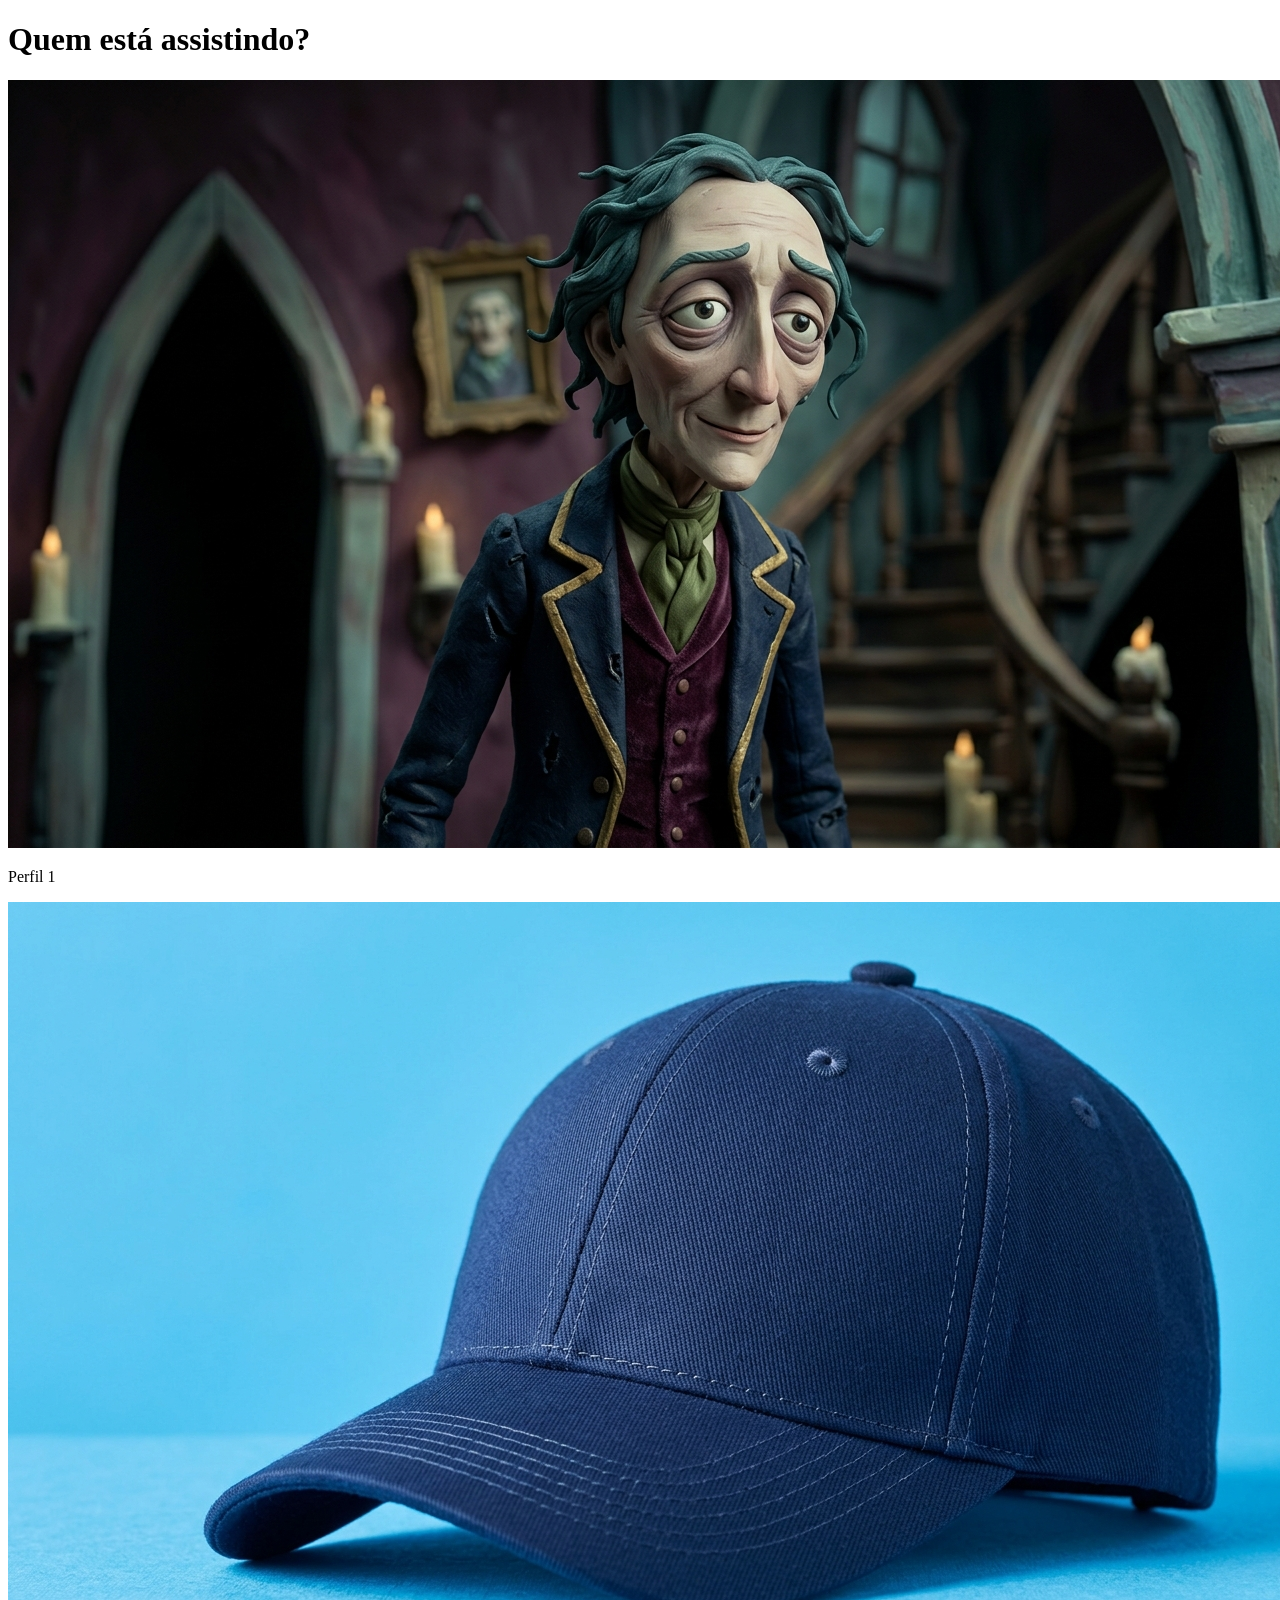
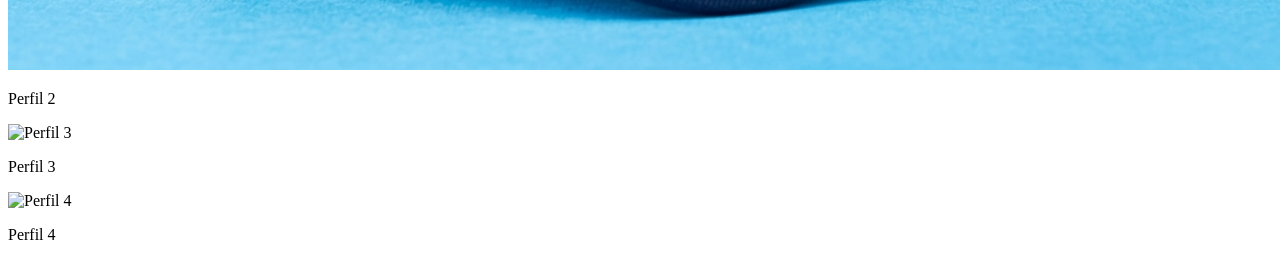
==== index.html @ 1e06e91d "Aula 1:Crie a página no estilo Netflix" ====
<!DOCTYPE html>
<html lang="pt-br">
    <head>
        <meta charset="UTF-8">
        <meta name="viewport" content="width=device-width, initial-scale=1.0">
        <title>Netflix</title>
    </head>
    <body>
        <main>
            <h1>Quem está assistindo?</h1>
            <div class="profiles">
                <div class="profile">
                    <img src="/assets/perfil-1.png" alt="Perfil 1">
                        <p>Perfil 1</p>
                </div>
            <div class="profile">
                <img src="/assets/perfil-2.png" alt="Perfil 2">
                        <p>Perfil 2</p>
            </div>
            <div class="profile">
                <img src="https://occ-0-1432-1433.1.nflxso.net/dnm/api/v6/K6hjPJd6cR6Fp8AbaQAAO8aWlS/AAAABXHqZtHh9n5sK7iYjLh9mN4u9vVb5eXo.png?r=ff8" alt="Perfil 3">
                <p>Perfil 3</p>
            </div>
            <div class="profile">
                <img src="https://occ-0-1432-1433.1.nflxso.net/dnm/api/v6/K6hjPJd6cR6Fp8AbaQAAO8aWlS/AAAABXHqZtHh9n5sK7iYjLh9mN4u9vVb5eXo.png?r=ff8" alt="Perfil 4">
                <p>Perfil 4</p>
            </div>
            </div>
        </main>
    </body>
</html>
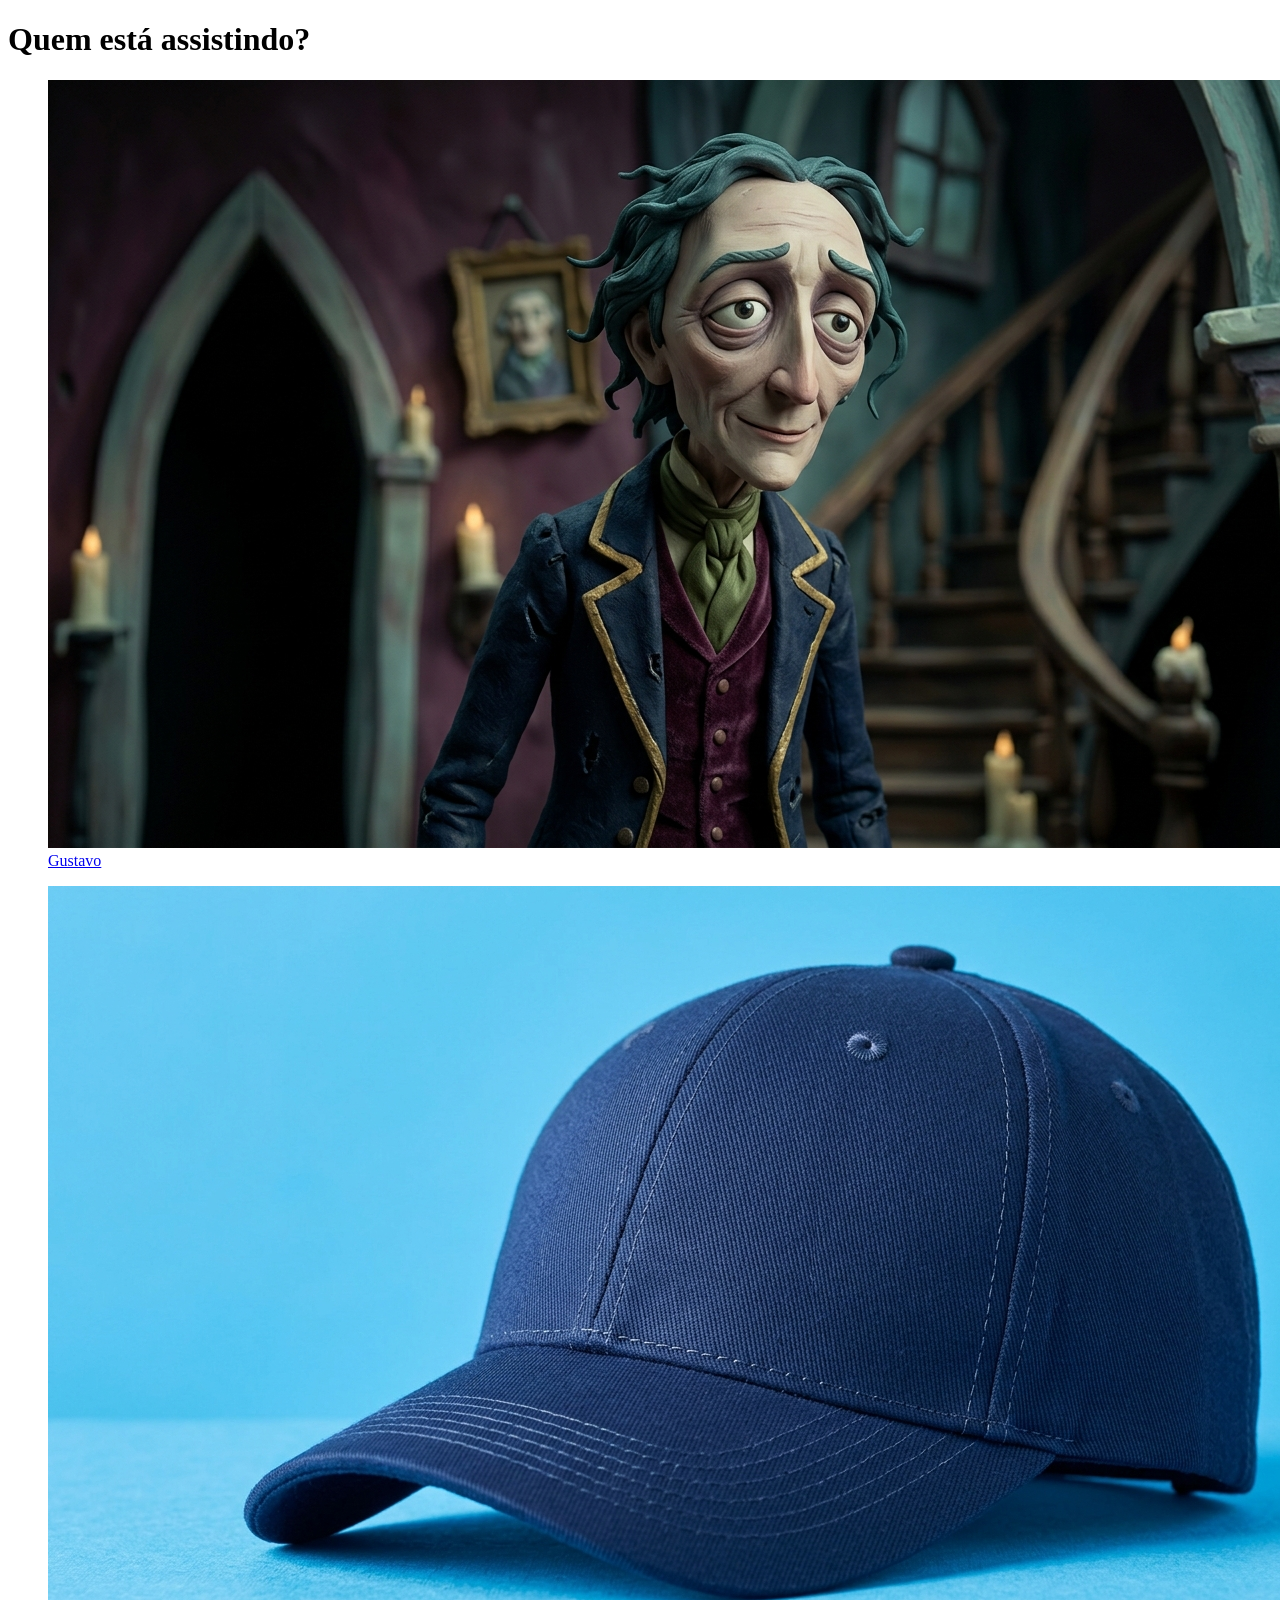
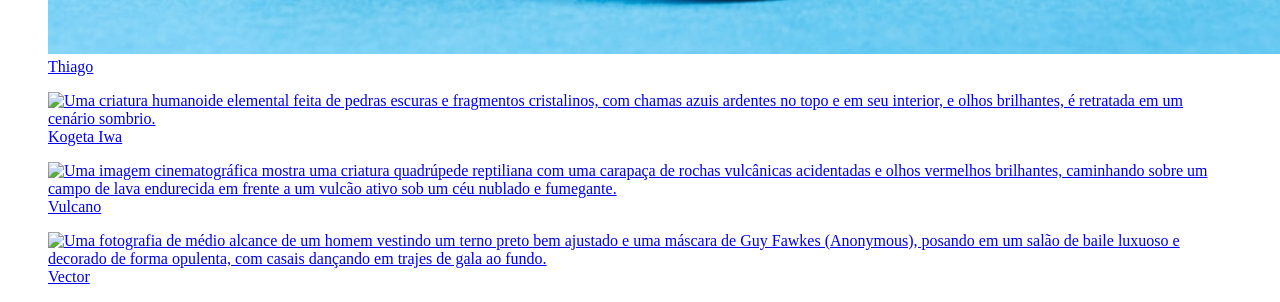
==== commit 4dd8b0aa: "Linkagem do CSS no html, ajustes na estrutução do código para deixar mais semântico e adição de mais" ====
--- a/index.html
+++ b/index.html
@@ -4,28 +4,45 @@
         <meta charset="UTF-8">
         <meta name="viewport" content="width=device-width, initial-scale=1.0">
         <title>Netflix</title>
+        <link rel="stylesheet" href="style.css">
     </head>
     <body>
         <main>
             <h1>Quem está assistindo?</h1>
-            <div class="profiles">
-                <div class="profile">
-                    <img src="/assets/perfil-1.png" alt="Perfil 1">
-                        <p>Perfil 1</p>
-                </div>
-            <div class="profile">
-                <img src="/assets/perfil-2.png" alt="Perfil 2">
-                        <p>Perfil 2</p>
-            </div>
-            <div class="profile">
-                <img src="https://occ-0-1432-1433.1.nflxso.net/dnm/api/v6/K6hjPJd6cR6Fp8AbaQAAO8aWlS/AAAABXHqZtHh9n5sK7iYjLh9mN4u9vVb5eXo.png?r=ff8" alt="Perfil 3">
-                <p>Perfil 3</p>
-            </div>
-            <div class="profile">
-                <img src="https://occ-0-1432-1433.1.nflxso.net/dnm/api/v6/K6hjPJd6cR6Fp8AbaQAAO8aWlS/AAAABXHqZtHh9n5sK7iYjLh9mN4u9vVb5eXo.png?r=ff8" alt="Perfil 4">
-                <p>Perfil 4</p>
-            </div>
-            </div>
+            <section aria-label="Perfis disponíveis">
+                <nav class="profiles">
+                    <a href="#" class="profile">
+                        <figure>
+                            <img src="/assets/perfil-1.png" alt="Um homem melancólico de estética vitoriana e gótica, vestindo trajes formais desgastados, posa em uma sala sombria iluminada por velas com uma escadaria curva ao fundo.">
+                            <figcaption>Gustavo</figcaption>
+                        </figure>
+                    </a>
+                    <a href="#" class="profile">
+                        <figure>
+                            <img src="/assets/perfil-2.png" alt="Imagem de um boné azul">
+                            <figcaption>Thiago</figcaption>
+                        </figure>
+                    </a>
+                    <a href="#" class="profile">
+                        <figure>
+                            <img src="/assets/perfil-3.jpg" alt="Uma criatura humanoide elemental feita de pedras escuras e fragmentos cristalinos, com chamas azuis ardentes no topo e em seu interior, e olhos brilhantes, é retratada em um cenário sombrio.">
+                            <figcaption>Kogeta Iwa</figcaption>
+                        </figure>
+                    </a>
+                    <a href="#" class="profile">
+                        <figure>
+                            <img src="/assets/perfil-4.png" alt="Uma imagem cinematográfica mostra uma criatura quadrúpede reptiliana com uma carapaça de rochas vulcânicas acidentadas e olhos vermelhos brilhantes, caminhando sobre um campo de lava endurecida em frente a um vulcão ativo sob um céu nublado e fumegante.">
+                            <figcaption>Vulcano</figcaption>
+                        </figure>
+                    </a>
+                    <a href="#" class="profile">
+                        <figure>
+                            <img src="/assets/perfil-5.png" alt="Uma fotografia de médio alcance de um homem vestindo um terno preto bem ajustado e uma máscara de Guy Fawkes (Anonymous), posando em um salão de baile luxuoso e decorado de forma opulenta, com casais dançando em trajes de gala ao fundo.">
+                            <figcaption>Vector</figcaption>
+                        </figure>
+                    </a>
+                </nav>
+            </section>
         </main>
     </body>
 </html>
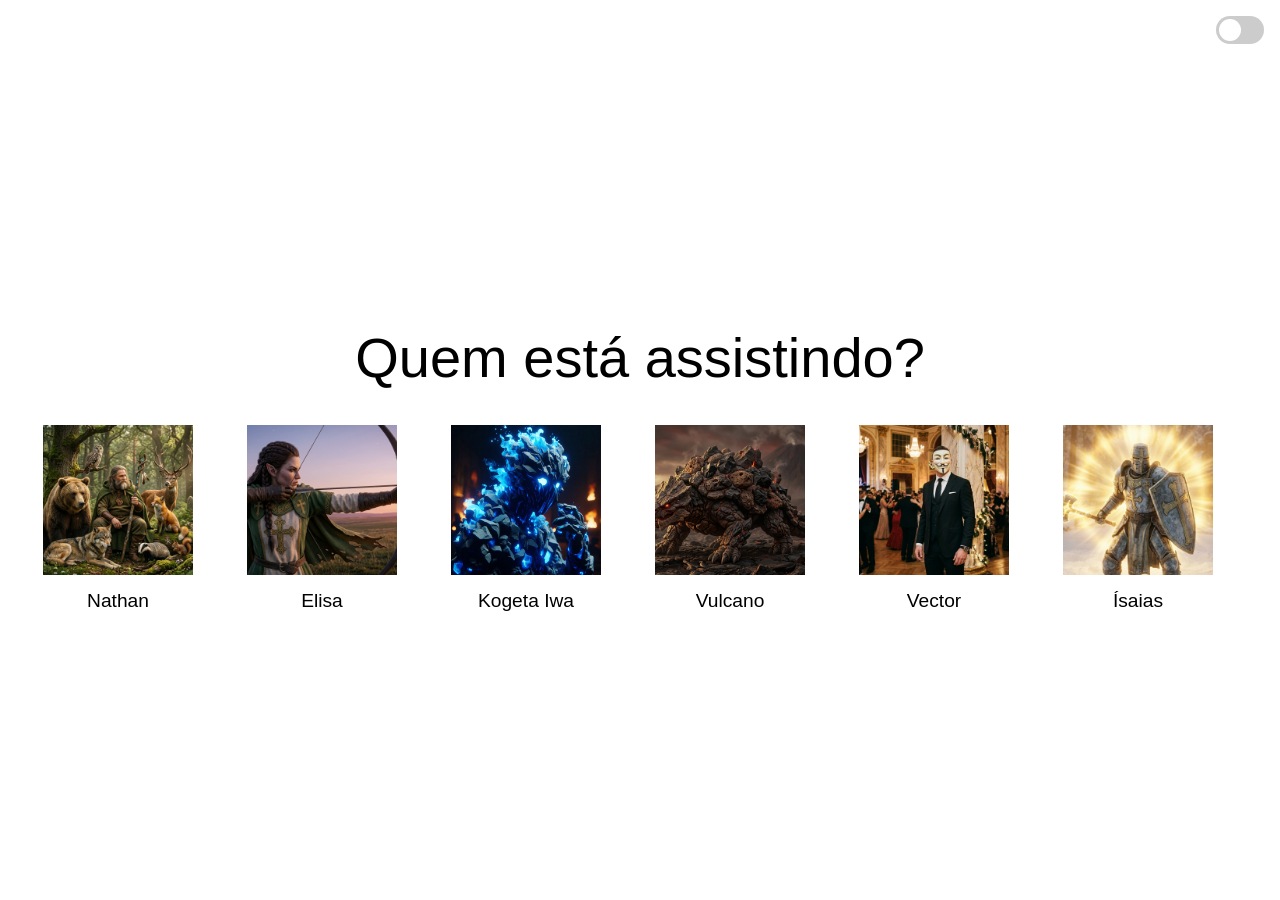
==== commit 201c41cb: "Adição de um novo perfil e alteração dos testos alternativos do perfil 1 e perfil 2" ====
--- a/index.html
+++ b/index.html
@@ -1,48 +1,67 @@
 <!DOCTYPE html>
 <html lang="pt-br">
-    <head>
-        <meta charset="UTF-8">
-        <meta name="viewport" content="width=device-width, initial-scale=1.0">
-        <title>Netflix</title>
-        <link rel="stylesheet" href="style.css">
-    </head>
-    <body>
-        <main>
-            <h1>Quem está assistindo?</h1>
-            <section aria-label="Perfis disponíveis">
-                <nav class="profiles">
-                    <a href="#" class="profile">
-                        <figure>
-                            <img src="/assets/perfil-1.png" alt="Um homem melancólico de estética vitoriana e gótica, vestindo trajes formais desgastados, posa em uma sala sombria iluminada por velas com uma escadaria curva ao fundo.">
-                            <figcaption>Gustavo</figcaption>
-                        </figure>
-                    </a>
-                    <a href="#" class="profile">
-                        <figure>
-                            <img src="/assets/perfil-2.png" alt="Imagem de um boné azul">
-                            <figcaption>Thiago</figcaption>
-                        </figure>
-                    </a>
-                    <a href="#" class="profile">
-                        <figure>
-                            <img src="/assets/perfil-3.jpg" alt="Uma criatura humanoide elemental feita de pedras escuras e fragmentos cristalinos, com chamas azuis ardentes no topo e em seu interior, e olhos brilhantes, é retratada em um cenário sombrio.">
-                            <figcaption>Kogeta Iwa</figcaption>
-                        </figure>
-                    </a>
-                    <a href="#" class="profile">
-                        <figure>
-                            <img src="/assets/perfil-4.png" alt="Uma imagem cinematográfica mostra uma criatura quadrúpede reptiliana com uma carapaça de rochas vulcânicas acidentadas e olhos vermelhos brilhantes, caminhando sobre um campo de lava endurecida em frente a um vulcão ativo sob um céu nublado e fumegante.">
-                            <figcaption>Vulcano</figcaption>
-                        </figure>
-                    </a>
-                    <a href="#" class="profile">
-                        <figure>
-                            <img src="/assets/perfil-5.png" alt="Uma fotografia de médio alcance de um homem vestindo um terno preto bem ajustado e uma máscara de Guy Fawkes (Anonymous), posando em um salão de baile luxuoso e decorado de forma opulenta, com casais dançando em trajes de gala ao fundo.">
-                            <figcaption>Vector</figcaption>
-                        </figure>
-                    </a>
-                </nav>
-            </section>
-        </main>
-    </body>
+
+<head>
+    <meta charset="UTF-8">
+    <meta name="viewport" content="width=device-width, initial-scale=1.0">
+    <title>Netflix</title>
+    <link rel="stylesheet" href="style.css">
+</head>
+
+<body>
+    <main>
+        <h1>Quem está assistindo?</h1>
+        <button id="theme-toggle" type="button" aria-label="Alternar modo claro/escuro"></button>
+        <section aria-label="Perfis disponíveis">
+            <nav>
+                <ul class="profiles">
+                    <li><a href="catalogo/catalogo.html" class="profile">
+                            <figure>
+                                <img src="/assets/perfil-1.png"
+                                    alt="Uma imagem de corpo inteiro de um druida de barba grisalha e cabelos compridos, sentado em um trono de pedra em uma clareira na floresta, cercado por uma variedade de animais selvagens, incluindo um urso pardo, um lobo, um cervo, uma raposa, um texugo, um esquilo e uma coruja, com antigas pedras rúnicas ao fundo..">
+                                <figcaption>Nathan</figcaption>
+                            </figure>
+                        </a></li>
+                    <li><a href="catalogo/catalogo.html" class="profile">
+                            <figure>
+                                <img src="/assets/perfil-2.png" alt="Uma elfa de orelhas pontudas e longos cabelos trançados, vestindo uma túnica verde com um brasão de cruz dourada e uma capa puída, empunha um arco longo ornamentado e mira uma flecha em um campo aberto ao entardecer sob um céu crepuscular com uma lua crescente.">
+                                <figcaption>Elisa</figcaption>
+                            </figure>
+                        </a></li>
+                    <li><a href="catalogo/catalogo.html" class="profile">
+                            <figure>
+                                <img src="/assets/perfil-3.jpg"
+                                    alt="Uma criatura humanoide elemental feita de pedras escuras e fragmentos cristalinos, com chamas azuis ardentes no topo e em seu interior, e olhos brilhantes, é retratada em um cenário sombrio.">
+                                <figcaption>Kogeta Iwa</figcaption>
+                            </figure>
+                        </a></li>
+                    <li><a href="catalogo/catalogo.html" class="profile">
+                            <figure>
+                                <img src="/assets/perfil-4.png"
+                                    alt="Uma imagem cinematográfica mostra uma criatura quadrúpede reptiliana com uma carapaça de rochas vulcânicas acidentadas e olhos vermelhos brilhantes, caminhando sobre um campo de lava endurecida em frente a um vulcão ativo sob um céu nublado e fumegante.">
+                                <figcaption>Vulcano</figcaption>
+                            </figure>
+                        </a></li>
+                    <li><a href="catalogo/catalogo.html" class="profile">
+                            <figure>
+                                <img src="/assets/perfil-5.png"
+                                    alt="Uma fotografia de médio alcance de um homem vestindo um terno preto bem ajustado e uma máscara de Guy Fawkes (Anonymous), posando em um salão de baile luxuoso e decorado de forma opulenta, com casais dançando em trajes de gala ao fundo.">
+                                <figcaption>Vector</figcaption>
+                            </figure>
+                        </a></li>
+                        <li><a href="catalogo/catalogo.html" class="profile">
+                            <figure>
+                                <img src="/assets/perfil-6.png"
+                                    alt="Uma imagem de corpo inteiro de um paladino em armadura completa, segurando um martelo de batalha e um escudo com cruzes, emanando uma luz divina dourada e brilhante, contra um fundo de floresta de neve com runas antigas.">
+                                <figcaption>Ísaias</figcaption>
+                            </figure>
+                        </a></li>
+                </ul>
+            </nav>
+        </section>
+    </main>
+    <script src="js/index.js"></script>
+    <script src="js/theme.js"></script>
+</body>
+
 </html>
--- a/style.css
+++ b/style.css
@@ -0,0 +1,318 @@
+/* Estilos inspirados na Netflix */
+
+/* Variáveis CSS globais para temas (light/dark) */
+:root {
+    --background-color: #fff;
+    --text-color: #000;
+    --link-color: #000;
+    --profile-hover-border: #000;
+}
+
+/* Tema escuro: sobrescreve variáveis quando .dark-mode está presente em <body> */
+body.dark-mode {
+    --background-color: #000;
+    --text-color: #fff;
+    --link-color: #fff;
+    --profile-hover-border: #fff;
+}
+
+/* Tema claro: variável padrão explícita em .light-mode */
+body.light-mode {
+    --background-color: #fff;
+    --text-color: #000;
+    --link-color: #000;
+    --profile-hover-border: #000;
+}
+
+/* Estilo do botão toggle de tema no topo direito */
+#theme-toggle {
+    position: fixed;
+    top: 1rem;
+    right: 1rem;
+    width: 48px;
+    height: 28px;
+    border: none;
+    border-radius: 999px;
+    background: #ccc;
+    cursor: pointer;
+    padding: 3px;
+    display: inline-flex;
+    align-items: center;
+    justify-content: flex-start;
+    transition: background 0.25s ease;
+}
+
+/* Bolinha interna do toggle que se move ao alternar tema */
+#theme-toggle::before {
+    content: '';
+    width: 22px;
+    height: 22px;
+    border-radius: 50%;
+    background: #fff;
+    transform: translateX(0);
+    transition: transform 0.25s ease;
+}
+
+/* Cor de fundo do toggle em modo escuro */
+body.dark-mode #theme-toggle {
+    background: #4d4d4d;
+}
+
+body.dark-mode #theme-toggle::before {
+    transform: translateX(20px);
+}
+
+/* Estilo base do body usando variáveis de cor do tema */
+body {
+    /* Fundo dinâmico de acordo com o tema */
+    background-color: var(--background-color);
+    /* Texto dinâmico de acordo com o tema */
+    color: var(--text-color);
+    /* Fonte simples e legível */
+    font-family: Arial, sans-serif;
+    /* Remove margens padrão do navegador */
+    margin: 0;
+    /* Remove espaçamento interno padrão */
+    padding: 0;
+    /* Ocupa 100% da altura da viewport */
+    height: 100vh;
+    /* Usa flexbox para centralizar conteúdo */
+    display: flex;
+    /* Centraliza horizontalmente */
+    justify-content: center;
+    /* Centraliza verticalmente */
+    align-items: center;
+    /* Centraliza o texto */
+    text-align: center;
+}
+
+main {
+    /* Limita a largura máxima do conteúdo */
+    max-width: 800px;
+    /* Ocupa toda largura disponível até o limite */
+    width: 100%;
+    /* Espaçamento interno ao redor do conteúdo */
+    padding: 20px;
+}
+
+h1 {
+    /* Tamanho grande de título */
+    font-size: 3rem;
+    /* Espaçamento abaixo do título */
+    margin-bottom: 2rem;
+    /* Peso de fonte leve para estética moderna */
+    font-weight: 300;
+}
+
+.profiles {
+    /* Layout flexível para exibir perfis em linha */
+    display: flex;
+    /* Centraliza os itens no container */
+    justify-content: center;
+    /* Espaço uniforme entre os perfis */
+    gap: 2rem;
+    /* Permite quebra de linha em telas menores */
+    flex-wrap: wrap;
+    /* Remove marcadores de lista */
+    list-style: none;
+    /* Remove margem padrão */
+    margin: 0;
+    /* Remove padding padrão */
+    padding: 0;
+}
+
+.profile {
+    /* Remove sublinhado do link */
+    text-decoration: none;
+    /* Garante texto de link de acordo com o tema */
+    color: var(--link-color);
+    /* Animação suave ao aplicar transformações */
+    transition: transform 0.3s ease;
+    /* Garante comportamento de bloco para área clicável */
+    display: block;
+}
+
+.profile:hover {
+    transform: scale(1.1);
+    /* Aumenta ligeiramente o perfil ao passar o mouse */
+}
+
+figure {
+    /* Remove margens padrão do elemento figure */
+    margin: 0;
+}
+
+img {
+    /* Largura fixa da imagem de perfil */
+    width: 120px;
+    /* Altura fixa da imagem de perfil */
+    height: 120px;
+    /* Corta e ajusta a imagem para preencher o container */
+    object-fit: cover;
+    /* Cria borda invisível inicial para animação */
+    border: 3px solid transparent;
+    /* Suaviza mudança de cor da borda */
+    transition: border-color 0.3s ease;
+}
+
+.profile:hover img {
+    border-color: var(--profile-hover-border);
+    /* Borda de acordo com o tema */
+}
+
+figcaption {
+    margin-top: 0.5rem;
+    /* Espaçamento acima da legenda */
+    font-size: 1.2rem;
+    /* Tamanho de fonte para legenda do perfil */
+    font-weight: 400;
+    /* Peso normal de fonte */
+}
+
+/* Responsividade */
+@media (max-width: 600px) {
+    h1 {
+        /* Diminui o título em telas menores */
+        font-size: 2rem;
+    }
+
+    .profiles {
+        /* Reduz o espaço entre perfis */
+        gap: 1rem;
+    }
+
+    .profiles li {
+        /* Agrupa de 3 a 3 */
+        flex: 0 0 calc(33.333% - 0.666rem);
+    }
+
+    img {
+        /* Reduz a largura da imagem em dispositivos pequenos */
+        width: 100px;
+        /* Reduz a altura da imagem em dispositivos pequenos */
+        height: 100px;
+    }
+}
+
+/* Responsividade para dispositivos móveis pequenos (até 480px) */
+@media (max-width: 480px) {
+    main {
+        /* Reduz o padding em telas muito pequenas */
+        padding: 10px;
+    }
+
+    h1 {
+        /* Título ainda menor para móveis */
+        font-size: 1.5rem;
+        /* Ajusta margem */
+        margin-bottom: 1.5rem;
+    }
+
+    .profiles {
+        /* Espaço menor entre perfis */
+        gap: 0.5rem;
+        /* Distribui melhor em telas pequenas */
+        justify-content: space-around;
+    }
+
+    .profiles li {
+        /* Agrupa de 3 a 3 em telas pequenas */
+        flex: 0 0 calc(33.333% - 0.333rem);
+    }
+
+    img {
+        /* Imagens menores */
+        width: 80px;
+        height: 80px;
+    }
+
+    figcaption {
+        /* Fonte menor para legendas */
+        font-size: 1rem;
+    }
+}
+
+/* Responsividade para tablets (481px a 768px) */
+@media (min-width: 481px) and (max-width: 768px) {
+    main {
+        /* Ajusta largura máxima */
+        max-width: 700px;
+        /* Espaçamento interno um pouco menor */
+        padding: 15px;
+    }
+
+    h1 {
+        /* Tamanho intermediário */
+        font-size: 2.5rem;
+    }
+
+    .profiles {
+        /* Gap intermediário */
+        gap: 1.5rem;
+    }
+
+    .profiles li {
+        /* Agrupa de 3 a 3 */
+        flex: 0 0 calc(33.333% - 1rem);
+    }
+
+    img {
+        /* Tamanho intermediário para imagens */
+        width: 110px;
+        height: 110px;
+    }
+}
+
+/* Responsividade para desktops pequenos (769px a 1024px) */
+@media (min-width: 769px) and (max-width: 1024px) {
+    main {
+        /* Aumenta um pouco a largura */
+        max-width: 900px;
+    }
+
+    h1 {
+        /* Levemente maior */
+        font-size: 3.2rem;
+    }
+
+    .profiles {
+        /* Gap maior */
+        gap: 2.5rem;
+        /* Começa cada linha da esquerda em vez de centralizar linhas incompletas */
+        justify-content: flex-start;
+        align-content: flex-start;
+    }
+
+    img {
+        width: 130px;
+        /* Imagens maiores */
+        height: 130px;
+    }
+}
+
+/* Responsividade para telas grandes (acima de 1024px) */
+@media (min-width: 1025px) {
+    main {
+        /* Largura maior para telas grandes */
+        max-width: 1200px;
+    }
+
+    h1 {
+        /* Título maior */
+        font-size: 3.5rem;
+    }
+
+    .profiles {
+        /* Gap ainda maior */
+        gap: 3rem;
+        /* Começa cada linha da esquerda em vez de centralizar linhas incompletas */
+        justify-content: flex-start;
+        align-content: flex-start;
+    }
+
+    img {
+        /* Imagens maiores */
+        width: 150px;
+        height: 150px;
+    }
+}
